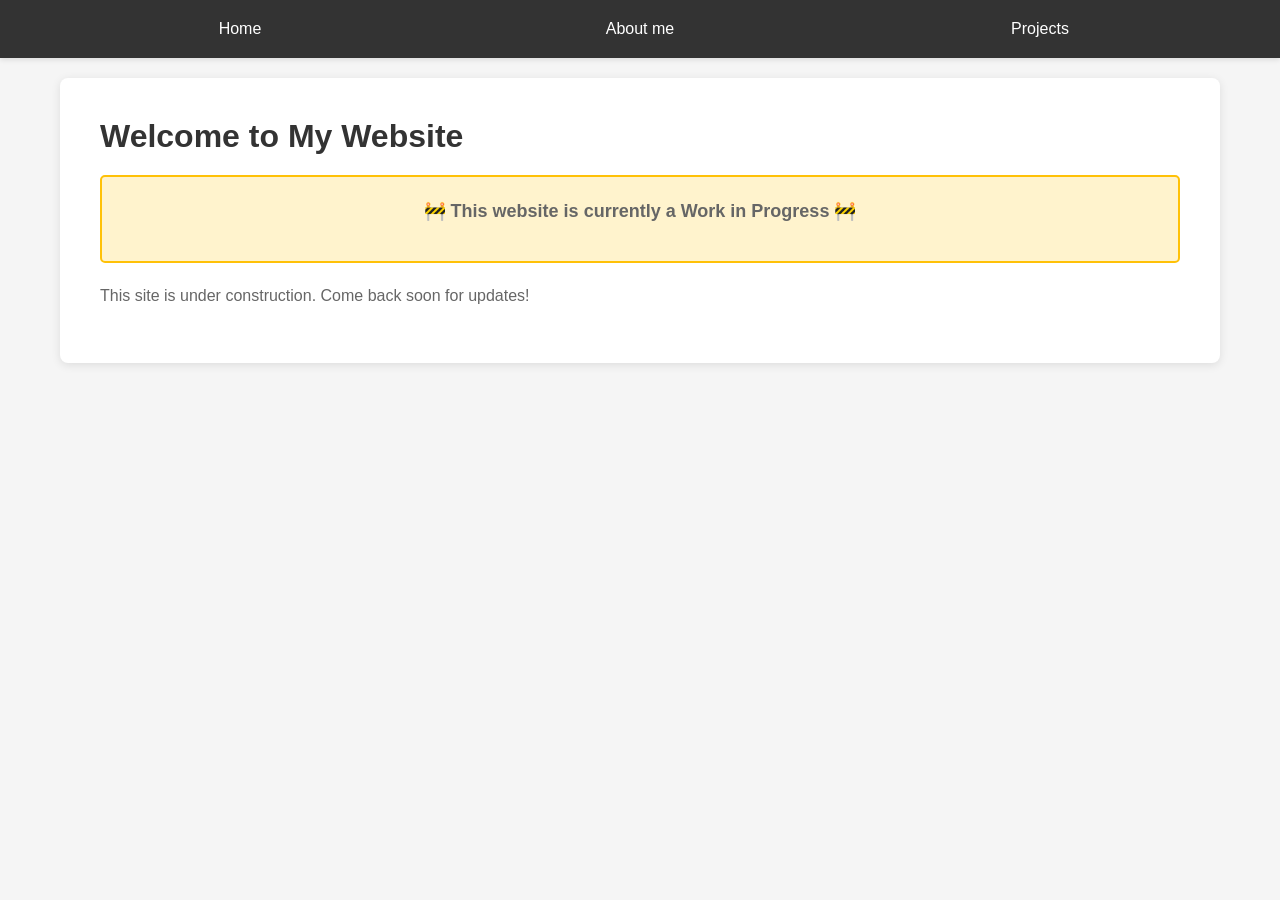
==== index.html @ 8012c4ac "Added the website" ====
<!DOCTYPE html>
<html lang="en">
<head>
    <meta charset="UTF-8">
    <meta name="viewport" content="width=device-width, initial-scale=1.0">
    <title>Crash Interacted</title>
    <link rel="stylesheet" href="styles.css">
</head>
<body>
    <!-- Navigation Bar -->
    <nav class="navbar">
        <div class="nav-container">
            <button class="nav-btn" onclick="showPage('home')">Home</button>
            <button class="nav-btn" onclick="showPage('about')">About me</button>
            <button class="nav-btn" onclick="showPage('projects')">Projects</button>
        </div>
    </nav>

    <!-- Pages Container -->
    <div class="pages-container">
        <!-- Home Page -->
        <div id="home" class="page active">
            <div class="page-content">
                <h1>Welcome to My Website</h1>
                <div class="work-in-progress">
                    <p>🚧 This website is currently a Work in Progress 🚧</p>
                </div>
                <p>This site is under construction. Come back soon for updates!</p>
            </div>
        </div>

        <!-- About Page -->
        <div id="about" class="page">
            <div class="page-content">
                <h1>About Me</h1>
                <p>Hi, I'm Crash Interacted! I make things sometimes. This page is also a work in progress if you could'nt tell</progress> </p>
            </div>
        </div>

        <!-- Projects Page -->
        <div id="projects" class="page">
            <div class="page-content">
                <h1>Projects</h1>
                <div class="projects-grid" id="projectsGrid">
                    <!-- Projects will be added here dynamically -->
                </div>
            </div>
        </div>

        <!-- Project Detail Page -->
        <div id="project-detail" class="page">
            <div class="page-content">
                <button class="back-btn" onclick="showPage('projects')">← Back to Projects</button>
                <img id="projectImage" src="" alt="Project image" class="project-detail-image">
                <h1 id="projectTitle"></h1>
                <p id="projectDescription"></p>
                <a id="projectLink" href="" target="_blank" class="project-url-link">View Project</a>
            </div>
        </div>
    </div>

    <script src="script.js"></script>
</body>
</html>
---- styles.css ----
* {
    margin: 0;
    padding: 0;
    box-sizing: border-box;
}

body {
    font-family: Arial, sans-serif;
    background-color: #f5f5f5;
}

/* Navigation Bar */
.navbar {
    background-color: #333;
    padding: 0;
    position: sticky;
    top: 0;
    box-shadow: 0 2px 5px rgba(0, 0, 0, 0.1);
}

.nav-container {
    display: flex;
    max-width: 1200px;
    margin: 0 auto;
}

.nav-btn {
    flex: 1;
    padding: 20px;
    background-color: #333;
    color: white;
    border: none;
    cursor: pointer;
    font-size: 16px;
    transition: background-color 0.3s ease;
}

.nav-btn:hover {
    background-color: #555;
}

.nav-btn.active {
    background-color: #0066cc;
}

/* Pages */
.pages-container {
    max-width: 1200px;
    margin: 0 auto;
    padding: 20px;
}

.page {
    display: none;
    animation: fadeIn 0.3s ease-in;
}

.page.active {
    display: block;
}

@keyframes fadeIn {
    from {
        opacity: 0;
    }
    to {
        opacity: 1;
    }
}

.page-content {
    background-color: white;
    padding: 40px;
    border-radius: 8px;
    box-shadow: 0 2px 10px rgba(0, 0, 0, 0.1);
}

/* Home Page */
.work-in-progress {
    background-color: #fff3cd;
    border: 2px solid #ffc107;
    border-radius: 5px;
    padding: 20px;
    margin: 20px 0;
    text-align: center;
    font-weight: bold;
    font-size: 18px;
    color: #856404;
}

/* Projects Grid */
.projects-grid {
    display: grid;
    grid-template-columns: repeat(auto-fill, minmax(250px, 1fr));
    gap: 20px;
    margin-top: 30px;
}

.project-card {
    background-color: #f9f9f9;
    border: 1px solid #ddd;
    border-radius: 8px;
    overflow: hidden;
    cursor: pointer;
    transition: transform 0.3s ease, box-shadow 0.3s ease;
    display: flex;
    flex-direction: column;
}

.project-card:hover {
    transform: translateY(-5px);
    box-shadow: 0 5px 15px rgba(0, 0, 0, 0.2);
}

.project-card-image {
    width: 100%;
    height: 200px;
    object-fit: cover;
    display: block;
}

.project-card h3 {
    margin: 0;
    padding: 20px;
    color: #333;
    background-color: #f9f9f9;
    flex-grow: 1;
    display: flex;
    align-items: center;
}

/* Project Detail Page */
.back-btn {
    padding: 10px 20px;
    background-color: #333;
    color: white;
    border: none;
    border-radius: 5px;
    cursor: pointer;
    font-size: 14px;
    margin-bottom: 20px;
    transition: background-color 0.3s ease;
}

.back-btn:hover {
    background-color: #555;
}

.project-detail-image {
    width: 100%;
    max-width: 1000px;
    height: auto;
    border-radius: 8px;
    margin-bottom: 30px;
}

.project-url-link {
    display: inline-block;
    margin-top: 20px;
    padding: 10px 20px;
    background-color: #0066cc;
    color: white;
    text-decoration: none;
    border-radius: 5px;
    transition: background-color 0.3s ease;
}

.project-url-link:hover {
    background-color: #0052a3;
}

h1 {
    color: #333;
    margin-bottom: 20px;
}

p {
    color: #666;
    line-height: 1.6;
    margin-bottom: 15px;
}
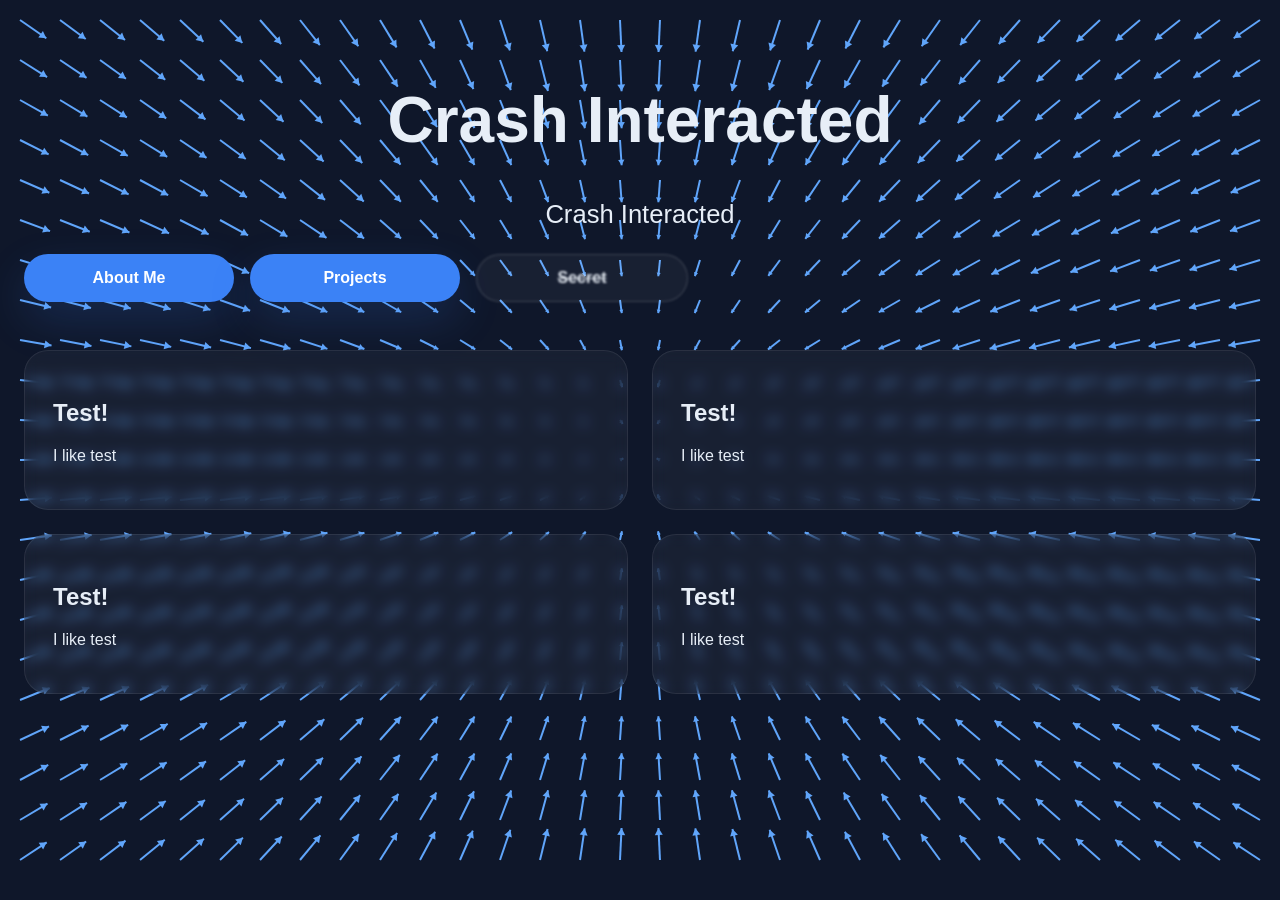
==== commit 74bacf26: "updated (very good explaining crash)" ====
--- a/index.html
+++ b/index.html
@@ -1,64 +1,162 @@
-<!DOCTYPE html>
-<html lang="en">
-<head>
-    <meta charset="UTF-8">
-    <meta name="viewport" content="width=device-width, initial-scale=1.0">
-    <title>Crash Interacted</title>
-    <link rel="stylesheet" href="styles.css">
-</head>
-<body>
-    <!-- Navigation Bar -->
-    <nav class="navbar">
-        <div class="nav-container">
-            <button class="nav-btn" onclick="showPage('home')">Home</button>
-            <button class="nav-btn" onclick="showPage('about')">About me</button>
-            <button class="nav-btn" onclick="showPage('projects')">Projects</button>
-        </div>
-    </nav>
-
-    <!-- Pages Container -->
-    <div class="pages-container">
-        <!-- Home Page -->
-        <div id="home" class="page active">
-            <div class="page-content">
-                <h1>Welcome to My Website</h1>
-                <div class="work-in-progress">
-                    <p>🚧 This website is currently a Work in Progress 🚧</p>
-                </div>
-                <p>This site is under construction. Come back soon for updates!</p>
-            </div>
-        </div>
-
-        <!-- About Page -->
-        <div id="about" class="page">
-            <div class="page-content">
-                <h1>About Me</h1>
-                <p>Hi, I'm Crash Interacted! I make things sometimes. This page is also a work in progress if you could'nt tell</progress> </p>
-            </div>
-        </div>
-
-        <!-- Projects Page -->
-        <div id="projects" class="page">
-            <div class="page-content">
-                <h1>Projects</h1>
-                <div class="projects-grid" id="projectsGrid">
-                    <!-- Projects will be added here dynamically -->
-                </div>
-            </div>
-        </div>
-
-        <!-- Project Detail Page -->
-        <div id="project-detail" class="page">
-            <div class="page-content">
-                <button class="back-btn" onclick="showPage('projects')">← Back to Projects</button>
-                <img id="projectImage" src="" alt="Project image" class="project-detail-image">
-                <h1 id="projectTitle"></h1>
-                <p id="projectDescription"></p>
-                <a id="projectLink" href="" target="_blank" class="project-url-link">View Project</a>
-            </div>
-        </div>
-    </div>
-
-    <script src="script.js"></script>
-</body>
-</html>
+<!DOCTYPE html>
+<html lang="en">
+    <head> 
+        <meta charset="UTF-8">
+        <meta name="viewport" content="width=device-width, initial-scale=1.0">
+        <title>Crash Interacted</title>
+        <link rel="stylesheet" href="style.css">
+    </head>
+    <body>
+        <canvas id="bg"></canvas>
+        
+        <main class="page">
+        
+            <!-- says right there ↓: title thingy-->
+            <header class="title_thingy">
+                <h1 class="title">Crash Interacted</h1>
+                <p id="rand_splash"></p>
+
+                <script>
+                    const messages = [
+                        "Welcome to another episode of Crash!",
+                        "BREAKING NEWS: Crash Interacted",
+                        "Crash? I was Crash once",
+                        "Crash Interacted",
+                        "detcaretnI hsarC",
+                        "Hi, I'm crash! I exist sometimes",
+                        "Nästan snabbare än Crash"
+                    ];
+                        
+                    const randomMessage =
+                        messages[Math.floor(Math.random() * messages.length)];
+                        
+                    document.getElementById("rand_splash").textContent = randomMessage;
+                </script>
+            </header>
+
+            <div class="actions">
+                <a class="button" href="./about.html">About Me</a>
+                <a class="button" href="./projects.html">Projects</a>
+                <a class="button-secret" href="./secret.html"><s>Secret</s></a>
+            </div>
+
+            <!-- Grid with cards! idk what to put here -->
+            <section class="section-grid">
+                <article class="card">
+                    <h2>Test!</h2>
+                    <p>I like test</p>
+                </article>
+                <article class="card">
+                    <h2>Test!</h2>
+                    <p>I like test</p>
+                </article>
+                <article class="card">
+                    <h2>Test!</h2>
+                    <p>I like test</p>
+                </article>
+                <article class="card">
+                    <h2>Test!</h2>
+                    <p>I like test</p>
+                </article>
+            </section>
+
+            
+
+            <!-- Script for the arrows in the background -->
+        
+            
+            <script>
+                const canvas = document.getElementById("bg");
+                const ctx = canvas.getContext("2d");
+                
+                let mouse = {
+                    x: window.innerWidth / 2,
+                    y: window.innerHeight / 2
+                };
+
+                const spacing = 40;
+
+                function resize() {
+                    canvas.width = window.innerWidth;
+                    canvas.height = window.innerHeight;
+                }
+
+                window.addEventListener("resize", resize);
+                resize();
+
+                window.addEventListener("mousemove", e => {
+                    mouse.x = e.clientX;
+                    mouse.y = e.clientY;
+                });
+
+                function drawArrow(x, y, angle, length) {
+                    const headSize = Math.max(4, length * 0.25);
+                
+                    const endX = x + Math.cos(angle) * length;
+                    const endY = y + Math.sin(angle) * length;
+                
+                    ctx.beginPath();
+                    ctx.moveTo(x, y);
+                    ctx.lineTo(endX, endY);
+                    ctx.stroke();
+                
+                    ctx.beginPath();
+                    ctx.moveTo(endX, endY);
+                    ctx.lineTo(
+                        endX - Math.cos(angle - Math.PI / 6) * headSize,
+                        endY - Math.sin(angle - Math.PI / 6) * headSize
+                    );
+                    ctx.lineTo(
+                        endX - Math.cos(angle + Math.PI / 6) * headSize,
+                        endY - Math.sin(angle + Math.PI / 6) * headSize
+                    );
+                    ctx.closePath();
+                    ctx.fill();
+                }
+
+                function animate() {
+                    ctx.clearRect(0, 0, canvas.width, canvas.height);
+                
+                    ctx.strokeStyle = "#60a5fa";
+                    ctx.fillStyle = "#60a5fa";
+                    ctx.lineWidth = 2;
+                
+                    const maxDistance = Math.hypot(canvas.width, canvas.height);
+                
+                    for (let x = spacing / 2; x < canvas.width; x += spacing) {
+                        for (let y = spacing / 2; y < canvas.height; y += spacing) {
+                        
+                            const dx = mouse.x - x;
+                            const dy = mouse.y - y;
+                        
+                            const distance = Math.hypot(dx, dy);
+                            const angle = Math.atan2(dy, dx);
+                        
+                            const normalizedDistance = Math.min(distance / 400, 1);
+                        
+                            // Very short near cursor, full length farther away
+                            const length = 2 + normalizedDistance * 30;
+                        
+                            drawArrow(x, y, angle, length);
+                        }
+                    }
+                
+                    requestAnimationFrame(animate);
+                }
+
+                function shouldUseBackground() {
+                    return (
+                        window.innerWidth >= 768 &&
+                        !window.matchMedia("(pointer: coarse)").matches
+                    );
+                }
+                
+                if (shouldUseBackground()) {
+                    animate();
+                } else {
+                    canvas.remove();
+                }
+            </script>
+        </main>
+    </body>
+</html>
--- a/style.css
+++ b/style.css
@@ -0,0 +1,99 @@
+html, body {
+    margin: 0;
+    width: 100%;
+    height: 100%;
+    overflow: hidden;
+    background: #0f172a;
+}
+
+canvas {
+    display: block;
+    width: 100%;
+    height: 100%;
+}
+
+#bg {
+    position: fixed;
+    inset: 0;
+    z-index: 0;
+    pointer-events: none;
+}
+
+.page {
+    font-family: Arial, sans-serif;
+    color: #e7eef7;
+    margin: 0 auto;
+    padding: 40px 24px 80px;
+    position: relative;
+    z-index: 1;
+}
+
+.title_thingy {
+    text-align: center;
+}
+
+.title_thingy h1 {
+    font-size: clamp(3rem, 5vw, 5rem);
+}
+
+.title_thingy p {
+    font-size: clamp(1rem, 2vw, 2rem);
+}
+
+.section-grid {
+    display: grid;
+    gap: 24px;
+    margin-top: 48px;
+}
+
+.card {
+    background: rgba(255, 255, 255, 0.04);
+    border: 1px solid rgba(255, 255, 255, 0.08);
+    border-radius: 24px;
+    padding: 28px;
+    backdrop-filter: blur(7px);
+}
+
+@media (min-width: 900px) {
+    .section-grid {
+        grid-template-columns: repeat(2, minmax(0, 1fr));
+    }
+}
+
+.actions {
+    display: flex;
+    flex-wrap: wrap;
+    gap: 16px;
+    margin-top: 16px;
+}
+
+.button,
+.button-secret {
+  display: inline-flex;
+  align-items: center;
+  justify-content: center;
+  min-width: 170px;
+  padding: 14px 20px;
+  border-radius: 999px;
+  font-weight: 600;
+  text-decoration: none;
+  transition: transform 180ms ease, background-color 180ms ease, box-shadow 180ms ease;
+}
+
+.button {
+    background: #3b82f6;
+    color: #ffffff;
+    box-shadow: 0 18px 45px rgba(59, 130, 246, 0.18);
+}
+
+.button-secret {
+    border: 1px solid rgba(255, 255, 255, 0.16);
+    color: #e2e8f0;
+    background: rgba(255, 255, 255, 0.04);
+    filter: blur(1px);
+}
+
+.button:hover,
+.button-secret:hover {
+    transform: translateY(-2px);
+}
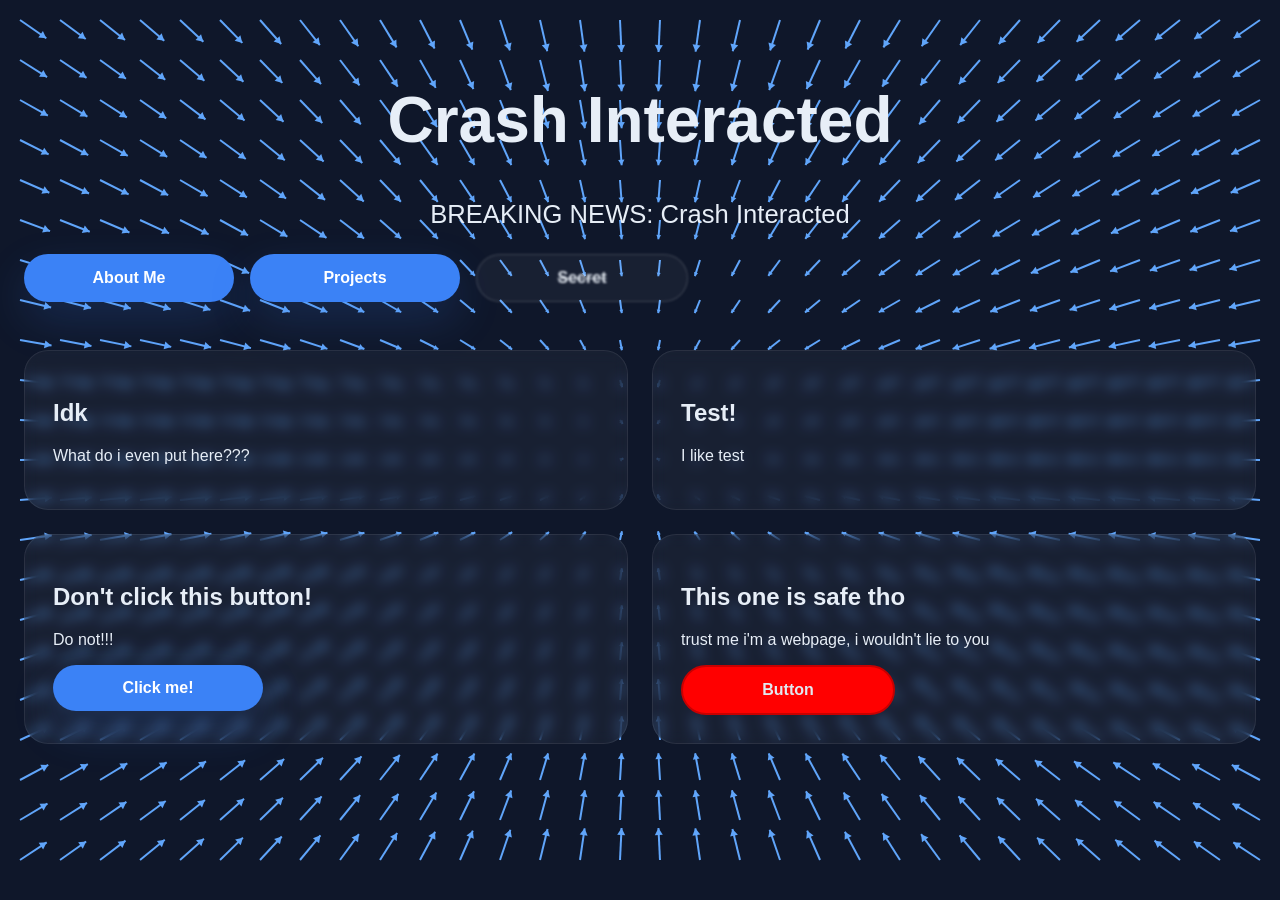
==== commit 4e647698: "Added favicon and replaced text in cards on home page (forgot last time lmao)" ====
--- a/index.html
+++ b/index.html
@@ -3,6 +3,7 @@
     <head> 
         <meta charset="UTF-8">
         <meta name="viewport" content="width=device-width, initial-scale=1.0">
+        <link rel="icon" href="./favicon.png"/>
         <title>Crash Interacted</title>
         <link rel="stylesheet" href="style.css">
     </head>
@@ -43,20 +44,22 @@
             <!-- Grid with cards! idk what to put here -->
             <section class="section-grid">
                 <article class="card">
-                    <h2>Test!</h2>
-                    <p>I like test</p>
+                    <h2>Idk</h2>
+                    <p>What do i even put here???</p>
                 </article>
                 <article class="card">
                     <h2>Test!</h2>
                     <p>I like test</p>
                 </article>
                 <article class="card">
-                    <h2>Test!</h2>
-                    <p>I like test</p>
+                    <h2>Don't click this button!</h2>
+                    <p>Do not!!!</p>
+                    <a class="button" href="./nocivaf.png">Click me!</a>
                 </article>
                 <article class="card">
-                    <h2>Test!</h2>
-                    <p>I like test</p>
+                    <h2>This one is safe tho</h2>
+                    <p>trust me i'm a webpage, i wouldn't lie to you</p>
+                    <a class="button-scary" href="">Button</a>
                 </article>
             </section>
 
--- a/style.css
+++ b/style.css
@@ -68,7 +68,8 @@
 }
 
 .button,
-.button-secret {
+.button-secret,
+.button-scary {
   display: inline-flex;
   align-items: center;
   justify-content: center;
@@ -93,7 +94,15 @@
     filter: blur(1px);
 }
 
+.button-scary {
+    border: 2px solid rgb(200, 0, 0);
+    color: #e2e8f0;
+    background: red;
+    font-family: Impact, Haettenschweiler, 'Arial Narrow Bold', sans-serif;
+}
+
 .button:hover,
-.button-secret:hover {
+.button-secret:hover,
+.button-scary:hover {
     transform: translateY(-2px);
 }
